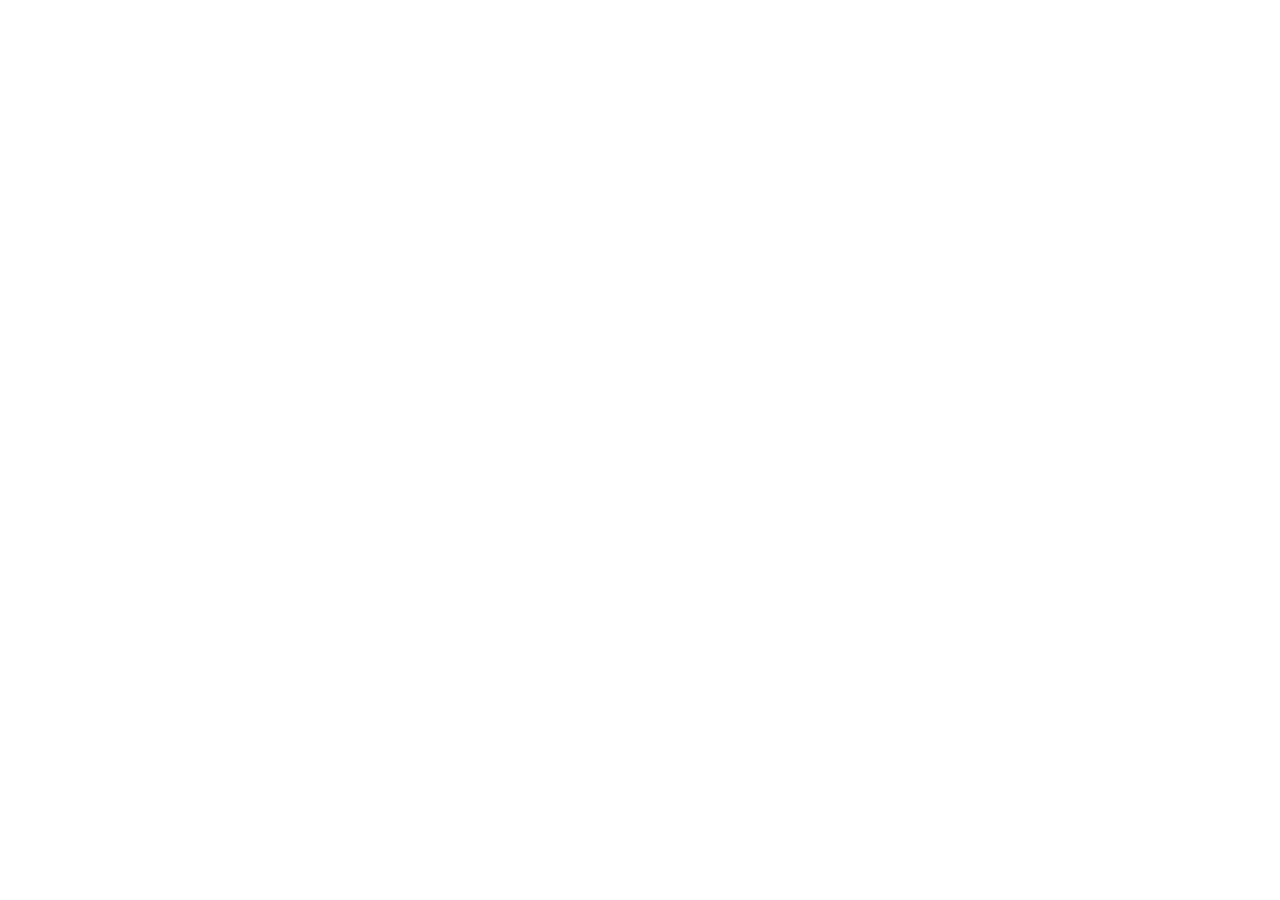
==== contato.html @ 2b07039e "Add files via upload" ====
<!DOCTYPE html>
<html lang="pt-br">
<head>
    <meta charset="UTF-8">
    <meta name="viewport" content="width=device-width, initial-scale=1.0">
    <title>Document</title>
    <script src="JavaScript/script.js" defer></script>
    <link rel="stylesheet" href="CSS/style.css">
</head>
<body>
   <!-- Cabeçalho principal do site -->
<header>
    <!-- Coloque aqui o logotipo, o título do site ou um banner principal -->
    
    <!-- Menu de navegação global -->
    <nav>
        <!-- Insira os links das suas outras páginas aqui -->
    </nav>
</header>

<!-- Conteúdo principal e exclusivo desta página -->
<main>

    <!-- Seção de destaque ou bloco principal -->
    <section>
        
        <!-- Conteúdo autônomo (ex: um post de blog, um artigo, uma notícia) -->
        <article>
            <!-- Títulos, parágrafos, imagens do seu artigo ficam aqui -->
        </article>

        <article>
            <!-- Outro post ou item de conteúdo independente -->
        </article>

    </section>

    <!-- Outra seção temática do site (ex: Serviços, Sobre, Contato) -->
    <section>
        <!-- Conteúdo da segunda seção -->
    </section>

    <!-- Barra lateral com conteúdos relacionados ou secundários -->
    <aside>
        <!-- Widgets, links adicionais, anúncios ou redes sociais -->
    </aside>

</main>



<!-- Rodapé principal do site -->
<footer>
    <!-- Informações de direitos autorais, links legais ou contato -->
</footer>


</body>
</html>
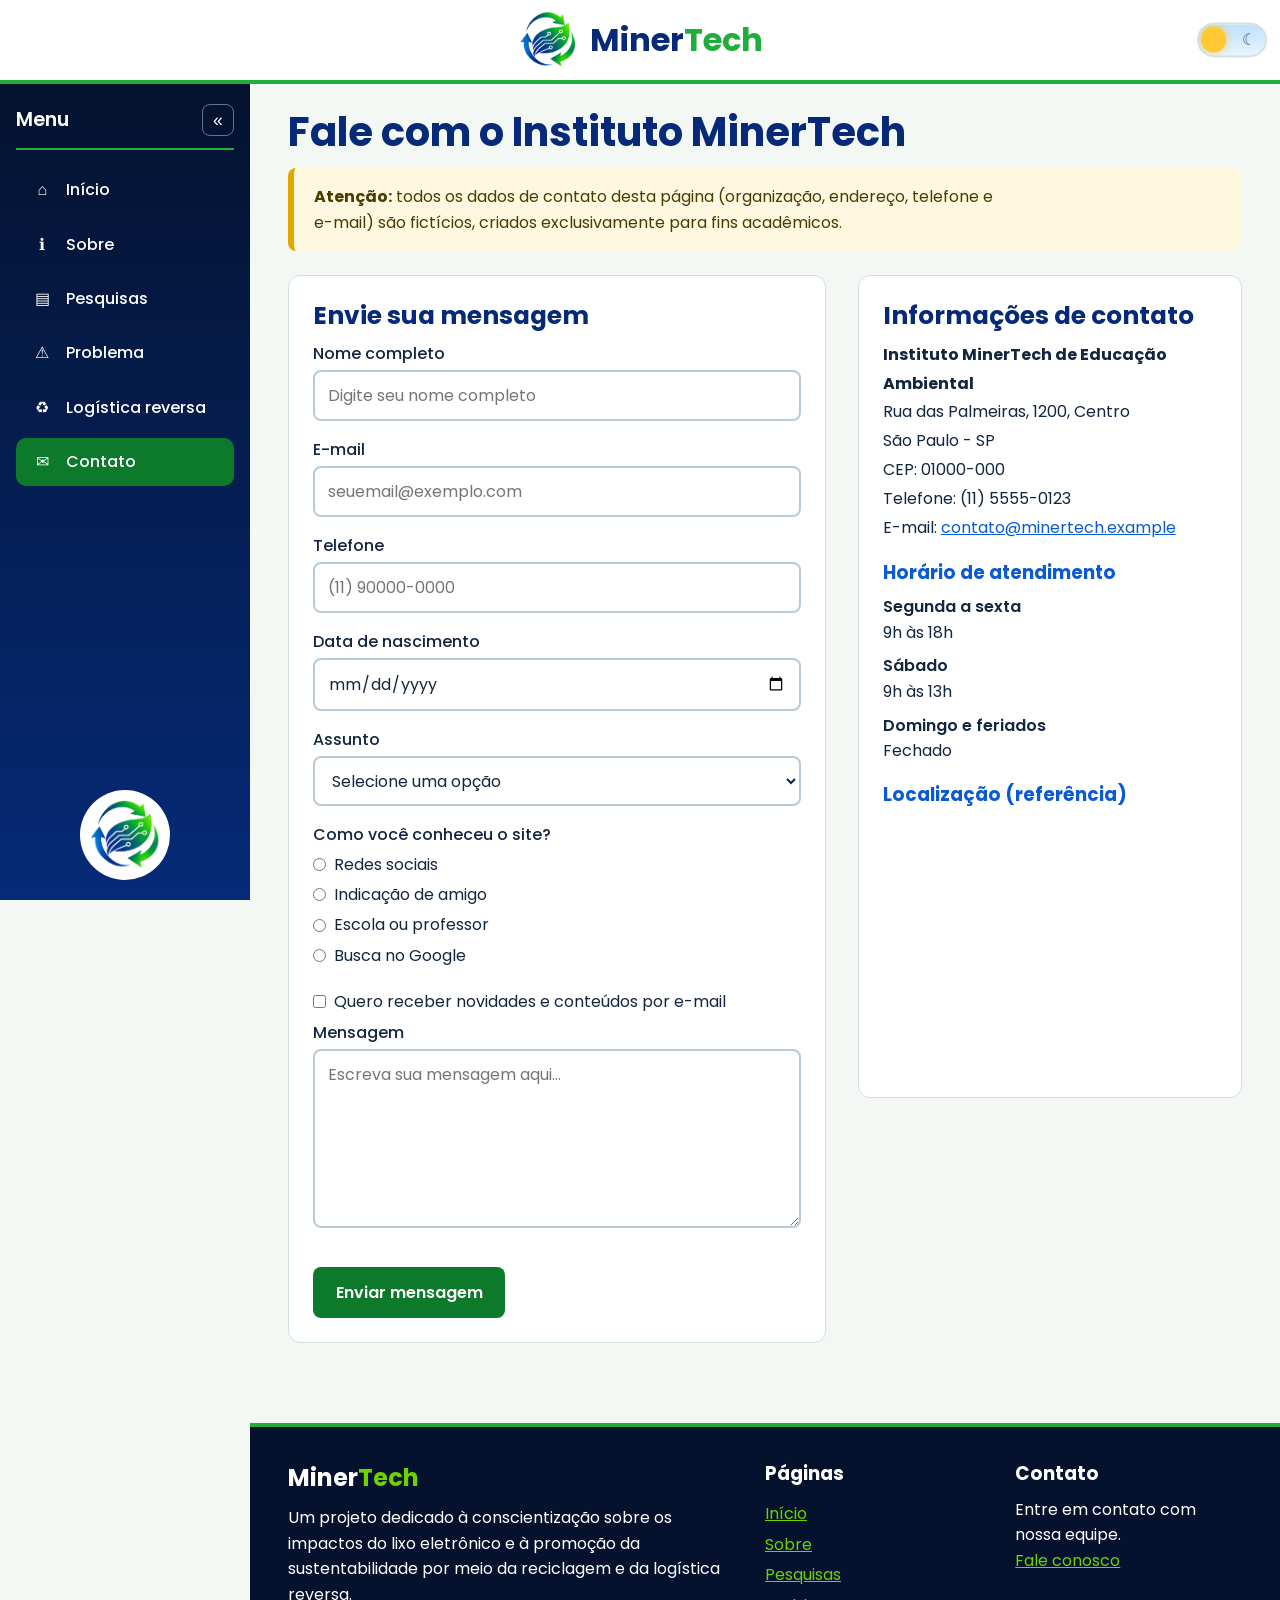
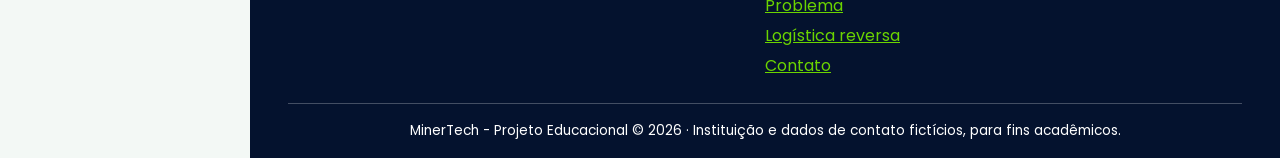
==== commit a163bf2f: "Revamp contato.html with contact form and details Updated the contato.html file to include a contact" ====
--- a/contato.html
+++ b/contato.html
@@ -3,57 +3,158 @@
 <head>
     <meta charset="UTF-8">
     <meta name="viewport" content="width=device-width, initial-scale=1.0">
-    <title>Document</title>
+    <title>MinerTech | Contato</title>
+    <meta name="description" content="Fale com a equipe do projeto MinerTech.">
+    <link rel="preconnect" href="https://fonts.googleapis.com">
+    <link rel="preconnect" href="https://fonts.gstatic.com" crossorigin>
+    <link href="https://fonts.googleapis.com/css2?family=Poppins:wght@400;500;600;700&display=swap" rel="stylesheet">
+    <link rel="icon" type="image/png" href="imagens/favicon-32x32.png">
+    <link rel="stylesheet" href="CSS/style.css">
     <script src="JavaScript/script.js" defer></script>
-    <link rel="stylesheet" href="CSS/style.css">
 </head>
 <body>
-   <!-- Cabeçalho principal do site -->
-<header>
-    <!-- Coloque aqui o logotipo, o título do site ou um banner principal -->
-    
-    <!-- Menu de navegação global -->
-    <nav>
-        <!-- Insira os links das suas outras páginas aqui -->
-    </nav>
+
+<header class="cabecalho">
+    <button class="botao-menu" type="button" aria-label="Abrir menu" aria-expanded="false" aria-controls="menu-lateral">☰</button>
+    <a href="index.html" class="marca">
+        <img src="imagens/logo.png" alt="Logotipo MinerTech" class="logo">
+        <span class="nome-site">Miner<span>Tech</span></span>
+    </a>
 </header>
 
-<!-- Conteúdo principal e exclusivo desta página -->
+<aside class="menu-lateral" id="menu-lateral">
+    <div class="menu-topo">
+        <h2 class="menu-titulo">Menu</h2>
+        <button class="botao-recolher" type="button" aria-label="Recolher menu" aria-expanded="true" aria-controls="menu-lateral">«</button>
+    </div>
+    <nav class="menu" aria-label="Navegação principal">
+            <a href="index.html"><span class="icone" aria-hidden="true">⌂</span><span class="texto">Início</span></a>
+            <a href="sobre.html"><span class="icone" aria-hidden="true">ℹ</span><span class="texto">Sobre</span></a>
+            <a href="pesquisas.html"><span class="icone" aria-hidden="true">▤</span><span class="texto">Pesquisas</span></a>
+            <a href="problema.html"><span class="icone" aria-hidden="true">⚠</span><span class="texto">Problema</span></a>
+            <a href="logistica_reversa.html"><span class="icone" aria-hidden="true">♻</span><span class="texto">Logística reversa</span></a>
+            <a href="contato.html" class="ativo" aria-current="page"><span class="icone" aria-hidden="true">✉</span><span class="texto">Contato</span></a>
+    </nav>
+    <img src="imagens/logo.png" alt="" class="logo-menu">
+</aside>
+
 <main>
+    <h1 class="titulo-pagina">Fale com o Instituto MinerTech</h1>
 
-    <!-- Seção de destaque ou bloco principal -->
-    <section>
-        
-        <!-- Conteúdo autônomo (ex: um post de blog, um artigo, uma notícia) -->
-        <article>
-            <!-- Títulos, parágrafos, imagens do seu artigo ficam aqui -->
-        </article>
-
-        <article>
-            <!-- Outro post ou item de conteúdo independente -->
-        </article>
-
+    <section class="aviso-ficticio">
+        <p><strong>Atenção:</strong> todos os dados de contato desta página (organização, endereço, telefone e e-mail) são fictícios, criados exclusivamente para fins acadêmicos.</p>
     </section>
 
-    <!-- Outra seção temática do site (ex: Serviços, Sobre, Contato) -->
-    <section>
-        <!-- Conteúdo da segunda seção -->
-    </section>
+    <div class="secao-contato">
 
-    <!-- Barra lateral com conteúdos relacionados ou secundários -->
-    <aside>
-        <!-- Widgets, links adicionais, anúncios ou redes sociais -->
-    </aside>
+        <section class="bloco-formulario" aria-labelledby="titulo-form">
+            <h2 id="titulo-form">Envie sua mensagem</h2>
 
+            <!-- Formulário fictício: o script.js só mostra a confirmação, nenhum dado é enviado -->
+            <form action="#" id="form-contato" novalidate>
+
+                <div class="campo">
+                    <label for="nome">Nome completo</label>
+                    <input type="text" id="nome" name="nome" placeholder="Digite seu nome completo" autocomplete="name" required>
+                </div>
+
+                <div class="campo">
+                    <label for="email">E-mail</label>
+                    <input type="email" id="email" name="email" placeholder="seuemail@exemplo.com" autocomplete="email" required>
+                </div>
+
+                <div class="campo">
+                    <label for="telefone">Telefone</label>
+                    <input type="tel" id="telefone" name="telefone" placeholder="(11) 90000-0000" autocomplete="tel">
+                </div>
+
+                <div class="campo">
+                    <label for="nascimento">Data de nascimento</label>
+                    <input type="date" id="nascimento" name="nascimento">
+                </div>
+
+                <div class="campo">
+                    <label for="assunto">Assunto</label>
+                    <select id="assunto" name="assunto">
+                        <option value="">Selecione uma opção</option>
+                        <option value="duvida">Dúvida sobre o projeto</option>
+                        <option value="descarte">Onde descartar meu aparelho</option>
+                        <option value="parceria">Parceria</option>
+                        <option value="imprensa">Imprensa</option>
+                        <option value="outro">Outro</option>
+                    </select>
+                </div>
+
+                <fieldset class="campo">
+                    <legend>Como você conheceu o site?</legend>
+                    <div class="opcao-radio"><input type="radio" id="origem-redes" name="origem" value="redes-sociais"><label for="origem-redes">Redes sociais</label></div>
+                    <div class="opcao-radio"><input type="radio" id="origem-amigo" name="origem" value="amigo"><label for="origem-amigo">Indicação de amigo</label></div>
+                    <div class="opcao-radio"><input type="radio" id="origem-escola" name="origem" value="escola"><label for="origem-escola">Escola ou professor</label></div>
+                    <div class="opcao-radio"><input type="radio" id="origem-busca" name="origem" value="busca"><label for="origem-busca">Busca no Google</label></div>
+                </fieldset>
+
+                <div class="campo campo-checkbox">
+                    <input type="checkbox" id="newsletter" name="newsletter">
+                    <label for="newsletter">Quero receber novidades e conteúdos por e-mail</label>
+                </div>
+
+                <div class="campo">
+                    <label for="mensagem">Mensagem</label>
+                    <textarea id="mensagem" name="mensagem" rows="6" placeholder="Escreva sua mensagem aqui..." required></textarea>
+                </div>
+
+                <button type="submit" class="botao">Enviar mensagem</button>
+                <p class="retorno" id="retorno" role="status" aria-live="polite" hidden>Mensagem enviada! Obrigado pelo contato. Responderemos em até 2 dias úteis.</p>
+            </form>
+        </section>
+
+        <aside class="bloco-info" aria-labelledby="titulo-info">
+            <h2 id="titulo-info">Informações de contato</h2>
+
+            <address>
+                <strong>Instituto MinerTech de Educação Ambiental</strong><br>
+                Rua das Palmeiras, 1200, Centro<br>
+                São Paulo - SP<br>
+                CEP: 01000-000<br>
+                Telefone: (11) 5555-0123<br>
+                E-mail: <a href="mailto:contato@minertech.example">contato@minertech.example</a>
+            </address>
+
+            <h3>Horário de atendimento</h3>
+            <dl class="horarios">
+                <dt>Segunda a sexta</dt><dd>9h às 18h</dd>
+                <dt>Sábado</dt><dd>9h às 13h</dd>
+                <dt>Domingo e feriados</dt><dd>Fechado</dd>
+            </dl>
+
+            <h3>Localização (referência)</h3>
+            <iframe title="Mapa com localização de referência do Instituto MinerTech" src="https://www.google.com/maps?q=São+Paulo,+SP&output=embed" width="100%" height="250" style="border:0;" allowfullscreen loading="lazy"></iframe>
+        </aside>
+
+    </div>
 </main>
 
-
-
-<!-- Rodapé principal do site -->
-<footer>
-    <!-- Informações de direitos autorais, links legais ou contato -->
+<footer class="rodape">
+    <section class="rodape-info">
+        <h2>Miner<span>Tech</span></h2>
+        <p>Um projeto dedicado à conscientização sobre os impactos do lixo eletrônico e à promoção da sustentabilidade por meio da reciclagem e da logística reversa.</p>
+    </section>
+    <nav class="rodape-nav" aria-label="Navegação do rodapé">
+        <h3>Páginas</h3>
+        <a href="index.html">Início</a>
+        <a href="sobre.html">Sobre</a>
+        <a href="pesquisas.html">Pesquisas</a>
+        <a href="problema.html">Problema</a>
+        <a href="logistica_reversa.html">Logística reversa</a>
+        <a href="contato.html">Contato</a>
+    </nav>
+    <section class="rodape-contato">
+        <h3>Contato</h3>
+        <p>Entre em contato com nossa equipe.</p>
+        <a href="contato.html">Fale conosco</a>
+    </section>
+    <p class="rodape-final">MinerTech - Projeto Educacional © <time datetime="2026">2026</time> · Instituição e dados de contato fictícios, para fins acadêmicos.</p>
 </footer>
 
-
 </body>
-</html>+</html>
--- a/CSS/style.css
+++ b/CSS/style.css
@@ -0,0 +1,344 @@
+/* ===== MinerTech: azul e verde, abertura escura e páginas claras ===== */
+:root {
+    --noite: #04122e;
+    --azul-escuro: #062a78;
+    --azul: #0a5bd3;
+    --verde: #1fae3b;
+    --verde-escuro: #0d7a2b;
+    --verde-claro: #6bd400;
+    --fundo: #f3f8f5;
+    --papel: #fff;
+    --texto: #12263f;
+    --texto-suave: #4a5b70;
+    --linha: #d5e2da;
+    --altura-cabecalho: 84px;
+    --largura-menu: 250px;
+    --titulo: var(--azul-escuro);
+    --destaque: var(--azul);
+    --link: var(--azul);
+    --verde-texto: var(--verde-escuro);
+    --campo-bg: #fff;
+    --campo-borda: #b9c9d6;
+    --aviso-bg: #fff8e1;
+    --aviso-texto: #4a3b00;
+    --retorno-bg: #e7f7ea;
+    --retorno-texto: #0d4a1c;
+    --erro: #b71c1c;
+    color-scheme: light;
+}
+
+* { margin: 0; padding: 0; box-sizing: border-box; }
+html { scroll-behavior: smooth; }
+
+body {
+    font-family: "Poppins", Arial, sans-serif;
+    line-height: 1.6;
+    color: var(--texto);
+    background: var(--fundo);
+    display: grid;
+    grid-template-columns: var(--largura-menu) minmax(0, 1fr);
+    grid-template-rows: var(--altura-cabecalho) 1fr auto;
+    grid-template-areas:
+        "cabecalho cabecalho"
+        "menu      principal"
+        "menu      rodape";
+    min-height: 100vh;
+    transition: grid-template-columns .25s ease;
+}
+
+a { color: var(--link); }
+a:focus-visible, button:focus-visible, input:focus-visible, select:focus-visible,
+textarea:focus-visible, img[role="button"]:focus-visible { outline: 3px solid var(--verde-claro); outline-offset: 2px; }
+
+/* ===== Cabeçalho ===== */
+.cabecalho {
+    grid-area: cabecalho;
+    position: sticky; top: 0; z-index: 20;
+    display: flex; justify-content: center; align-items: center;
+    background: var(--papel);
+    border-bottom: 4px solid var(--verde);
+}
+.marca { display: flex; align-items: center; gap: .75rem; text-decoration: none; }
+.logo { height: 60px; width: auto; }
+.nome-site { font-size: 2rem; font-weight: 700; color: var(--titulo); }
+.nome-site span { color: var(--verde); }
+.botao-menu {
+    display: none; position: absolute; left: 1rem;
+    font-size: 1.6rem; background: none; border: 0; color: var(--titulo); cursor: pointer;
+}
+
+/* ===== Menu lateral ===== */
+.menu-lateral {
+    grid-area: menu;
+    position: sticky; top: var(--altura-cabecalho); align-self: start;
+    height: calc(100vh - var(--altura-cabecalho));
+    display: flex; flex-direction: column;
+    padding: 1.25rem 1rem;
+    background: linear-gradient(180deg, var(--noite), var(--azul-escuro));
+    color: #fff;
+    overflow: hidden;
+}
+.menu-topo {
+    display: flex; align-items: center; justify-content: space-between;
+    padding-bottom: .75rem; margin-bottom: 1rem;
+    border-bottom: 2px solid var(--verde);
+}
+.menu-titulo { font-size: 1.2rem; font-weight: 600; }
+.botao-recolher {
+    width: 2rem; height: 2rem; border: 1px solid rgba(255,255,255,.4); border-radius: 8px;
+    background: transparent; color: #fff; font-size: 1.1rem; cursor: pointer; transition: background .2s;
+}
+.botao-recolher:hover { background: rgba(255,255,255,.15); }
+.menu { display: flex; flex-direction: column; gap: .4rem; }
+.menu a {
+    display: flex; align-items: center; gap: .75rem;
+    padding: .7rem .9rem; border-radius: 10px;
+    color: #fff; text-decoration: none; font-weight: 500;
+    transition: background .2s;
+}
+.menu a:hover { background: rgba(255,255,255,.12); }
+.menu a.ativo { background: var(--verde-escuro); }
+.icone { width: 1.5rem; text-align: center; flex-shrink: 0; }
+.logo-menu { width: 90px; margin: auto auto 0; background: #fff; border-radius: 50%; padding: 8px; }
+
+/* Menu recolhido (só no computador) */
+@media (min-width: 801px) {
+    body.menu-recolhido { --largura-menu: 76px; }
+    body.menu-recolhido .texto,
+    body.menu-recolhido .menu-titulo,
+    body.menu-recolhido .logo-menu { display: none; }
+    body.menu-recolhido .menu-topo { justify-content: center; }
+    body.menu-recolhido .botao-recolher { transform: rotate(180deg); }
+    body.menu-recolhido .menu a { justify-content: center; padding: .7rem 0; }
+}
+
+/* ===== Conteúdo ===== */
+main { grid-area: principal; padding: 1.5rem clamp(1rem, 3vw, 2.5rem) 2.5rem; min-width: 0; }
+main > section, main > .secao-contato { margin-bottom: 2.5rem; }
+main h2 { color: var(--titulo); font-size: 1.55rem; line-height: 1.25; margin-bottom: .6rem; }
+main h3 { color: var(--destaque); font-size: 1.15rem; margin-bottom: .4rem; }
+main p, main li { max-width: 70ch; }
+.titulo-pagina { color: var(--titulo); font-size: clamp(1.8rem, 4vw, 2.5rem); line-height: 1.2; margin-bottom: .75rem; }
+.introducao { color: var(--texto-suave); font-size: 1.1rem; margin-bottom: 1.5rem; }
+.chamada { font-weight: 500; margin: 1.5rem 0; }
+
+.botao {
+    display: inline-block; margin-top: 1rem; padding: .8rem 1.4rem;
+    background: var(--verde-claro); color: var(--noite);
+    border: 0; border-radius: 8px;
+    font: 600 1rem "Poppins", Arial, sans-serif; text-decoration: none; cursor: pointer;
+    transition: background .2s, transform .2s;
+}
+.botao:hover { background: #fff; transform: translateY(-2px); }
+.formulario .botao, form .botao { background: var(--verde-escuro); color: #fff; }
+form .botao:hover { background: var(--azul); }
+
+/* Abertura escura */
+.destaque {
+    min-height: min(70vh, 560px);
+    display: flex; align-items: flex-end;
+    padding: clamp(1.25rem, 4vw, 3rem);
+    border-radius: 14px;
+    background:
+        linear-gradient(180deg, rgba(4,18,46,.35), rgba(4,18,46,.93)),
+        url("../imagens/foto-chocante.jpg") center / cover,
+        var(--noite);
+    color: #fff;
+}
+.tema { max-width: 42rem; padding-left: 1.5rem; border-left: 6px solid var(--verde-claro); }
+.tema h1 { font-size: clamp(2rem, 5vw, 3.4rem); line-height: 1.1; margin-bottom: 1rem; }
+.tema p { color: #dbe7f5; font-size: 1.1rem; }
+
+/* Números de impacto */
+.numeros { display: grid; grid-template-columns: repeat(auto-fit, minmax(220px, 1fr)); gap: 1.25rem; margin: 2rem 0; }
+.numero { background: var(--papel); border-left: 6px solid var(--verde); border-radius: 0 10px 10px 0; padding: 1.25rem 1.5rem; }
+.numero strong { display: block; font-size: clamp(2.2rem, 4vw, 3.2rem); line-height: 1.05; color: var(--destaque); }
+
+/* Cards */
+.cards { display: grid; grid-template-columns: repeat(auto-fit, minmax(230px, 1fr)); gap: 1.25rem; }
+.card {
+    position: relative;
+    background: var(--papel); border: 1px solid var(--linha); border-top: 5px solid var(--azul);
+    border-radius: 10px; padding: 1.25rem;
+    transition: transform .2s, border-top-color .2s;
+}
+.card:hover { transform: translateY(-4px); border-top-color: var(--verde); }
+.card h2 a { color: inherit; text-decoration: none; }
+.card h2 a::after { content: ""; position: absolute; inset: 0; }
+
+/* Fontes (embaixo de cada informação) */
+.fonte {
+    display: block; margin-top: .5rem; padding-left: .6rem;
+    border-left: 3px solid var(--verde);
+    font-size: .8rem; line-height: 1.4; color: var(--texto-suave);
+}
+
+/* Curiosidade */
+.curiosidade {
+    max-width: 50rem; margin-top: 2rem; padding: 1.25rem 1.5rem;
+    background: var(--noite); color: #fff;
+    border-left: 6px solid var(--verde-claro); border-radius: 10px;
+}
+.curiosidade h2 { color: var(--verde-claro); font-size: 1.2rem; }
+.curiosidade .fonte { color: #b9c8dc; border-left-color: var(--verde-claro); }
+.curiosidade a { color: var(--verde-claro); }
+
+/* Infográficos */
+.infografico { margin-top: 1rem; }
+.infografico img {
+    display: block; width: 100%; max-width: 900px; height: auto;
+    background: var(--papel); border: 1px solid var(--linha); border-radius: 8px; cursor: zoom-in;
+}
+.infografico figcaption { margin-top: .5rem; font-size: .9rem; color: var(--texto-suave); }
+dialog.lightbox { border: 0; padding: 0; background: transparent; max-width: 94vw; max-height: 94vh; margin: auto; overflow: visible; }
+dialog.lightbox::backdrop { background: rgba(4,18,46,.88); }
+dialog.lightbox img { display: block; max-width: 94vw; max-height: 88vh; border-radius: 8px; background: #fff; }
+dialog.lightbox .fechar { position: absolute; top: -2.5rem; right: 0; width: 2.2rem; height: 2.2rem; border: 0; border-radius: 50%; background: #fff; color: var(--noite); font-size: 1rem; cursor: pointer; }
+
+/* Linha do tempo (Problema) */
+.linha-tempo { list-style: none; position: relative; padding-left: 2rem; margin: 1.5rem 0; }
+.linha-tempo::before { content: ""; position: absolute; left: .5rem; top: 0; bottom: 0; width: 3px; background: linear-gradient(var(--verde), var(--azul)); border-radius: 2px; }
+.linha-tempo > li { position: relative; margin-bottom: 1.5rem; max-width: none; }
+.linha-tempo > li::before { content: ""; position: absolute; left: -31px; top: 1.6rem; width: 16px; height: 16px; border-radius: 50%; background: var(--papel); border: 4px solid var(--verde); }
+.etapa { background: var(--papel); border: 1px solid var(--linha); border-radius: 10px; padding: 1.25rem 1.5rem; }
+
+/* Passo a passo (Logística reversa) */
+.passos { list-style: none; counter-reset: passo; display: grid; grid-template-columns: repeat(auto-fit, minmax(200px, 1fr)); gap: 1rem; margin-top: 1rem; }
+.passos li { counter-increment: passo; background: var(--papel); border: 1px solid var(--linha); border-radius: 10px; padding: 1rem; }
+.passos li::before { content: counter(passo); display: grid; place-items: center; width: 2rem; height: 2rem; margin-bottom: .5rem; border-radius: 50%; background: var(--verde-escuro); color: #fff; font-weight: 700; }
+.dicas { list-style: none; }
+.dicas li { position: relative; padding: .6rem 0 .6rem 2rem; border-bottom: 1px solid var(--linha); }
+.dicas li::before { content: "✓"; position: absolute; left: 0; color: var(--verde-texto); font-weight: 700; }
+
+/* Integrantes */
+.integrantes { display: grid; grid-template-columns: repeat(auto-fit, minmax(160px, 1fr)); gap: 1.5rem; }
+.integrante figure { text-align: center; }
+.integrante img { width: 120px; height: 120px; object-fit: cover; border-radius: 50%; background: var(--linha); border: 4px solid var(--verde); }
+.integrante figcaption h3 { margin-top: .6rem; color: var(--titulo); font-size: 1.05rem; }
+
+/* ===== Contato ===== */
+.aviso-ficticio { background: var(--aviso-bg); color: var(--aviso-texto); border-left: 6px solid #e0a800; border-radius: 8px; padding: 1rem 1.25rem; margin-bottom: 1.5rem; }
+.secao-contato { display: grid; grid-template-columns: minmax(0, 1.4fr) minmax(0, 1fr); gap: 2rem; align-items: start; }
+.bloco-formulario, .bloco-info { background: var(--papel); border: 1px solid var(--linha); border-radius: 12px; padding: 1.5rem; }
+.campo { margin-bottom: 1rem; border: 0; }
+.campo label, .campo legend { display: block; font-weight: 500; margin-bottom: .25rem; }
+input[type="text"], input[type="email"], input[type="tel"], input[type="date"], select, textarea {
+    width: 100%; padding: .65rem .8rem; border: 2px solid var(--campo-borda); border-radius: 8px;
+    font: inherit; color: var(--texto); background: var(--campo-bg);
+}
+input:focus, select:focus, textarea:focus { border-color: var(--azul); }
+.opcao-radio, .campo-checkbox { display: flex; align-items: center; gap: .5rem; margin-bottom: .3rem; }
+.opcao-radio input, .campo-checkbox input { width: auto; }
+.opcao-radio label, .campo-checkbox label { margin: 0; font-weight: 400; }
+[aria-invalid="true"] { border-color: var(--erro); }
+.erro { color: var(--erro); font-size: .85rem; margin-top: .25rem; }
+.retorno { margin-top: 1rem; padding: .8rem 1rem; background: var(--retorno-bg); color: var(--retorno-texto); border-left: 6px solid var(--verde-escuro); border-radius: 8px; }
+.retorno[hidden] { display: none; }
+.bloco-info address { font-style: normal; line-height: 1.8; margin-bottom: 1rem; }
+.bloco-info h3 { margin-top: 1rem; }
+.horarios dt { font-weight: 600; }
+.horarios dd { margin: 0 0 .5rem; }
+.bloco-info iframe { border-radius: 8px; }
+
+/* ===== Rodapé ===== */
+.rodape {
+    grid-area: rodape;
+    display: grid; grid-template-columns: 2fr 1fr 1fr; gap: 1.5rem;
+    padding: 2rem clamp(1rem, 3vw, 2.5rem) 1rem;
+    background: var(--noite); color: #fff;
+    border-top: 4px solid var(--verde);
+}
+.rodape h2, .rodape h3 { margin-bottom: .5rem; }
+.rodape h2 span { color: var(--verde-claro); }
+.rodape a { color: var(--verde-claro); }
+.rodape-nav { display: flex; flex-direction: column; gap: .3rem; }
+.rodape-final { grid-column: 1 / -1; text-align: center; font-size: .85rem; padding-top: 1rem; border-top: 1px solid rgba(255,255,255,.25); }
+
+/* ===== Aparecer ao rolar (classe adicionada pelo JS) ===== */
+.revelar { opacity: 0; transform: translateY(14px); transition: opacity .6s ease, transform .6s ease; }
+.revelar.visivel { opacity: 1; transform: none; }
+
+/* ===== Celular ===== */
+@media (max-width: 800px) {
+    :root { --altura-cabecalho: 70px; }
+    body {
+        grid-template-columns: minmax(0, 1fr);
+        grid-template-rows: var(--altura-cabecalho) auto 1fr auto;
+        grid-template-areas: "cabecalho" "menu" "principal" "rodape";
+    }
+    .botao-menu { display: block; }
+    .nome-site { font-size: 1.5rem; }
+    .logo { height: 46px; }
+    .menu-lateral { display: none; position: static; height: auto; }
+    body.menu-aberto .menu-lateral { display: flex; }
+    .botao-recolher, .logo-menu { display: none; }
+    .destaque { min-height: 380px; }
+    .secao-contato { grid-template-columns: 1fr; }
+    .rodape { grid-template-columns: 1fr; }
+}
+
+@media (prefers-reduced-motion: reduce) {
+    html { scroll-behavior: auto; }
+    body, .card, .botao, .revelar { transition: none; }
+    .revelar { opacity: 1; transform: none; }
+}
+
+/* ===== Tema escuro (ativado pelo botão sol/lua) ===== */
+:root[data-tema="escuro"] {
+    color-scheme: dark;
+    --fundo: #0b1420; --papel: #132033; --texto: #e4ecf7; --texto-suave: #a9b8cb; --linha: #27384f;
+    --titulo: #dbe8ff; --destaque: #7fb8ff; --link: #7fb8ff; --verde-texto: #6bd400;
+    --campo-bg: #0e1a2b; --campo-borda: #3a506b;
+    --aviso-bg: #3a2f08; --aviso-texto: #ffe9a8;
+    --retorno-bg: #0f3a1c; --retorno-texto: #c9f2d3;
+    --erro: #ff8a80;
+}
+:root[data-tema="escuro"] .cabecalho .logo { background: #fff; border-radius: 50%; padding: 4px; }
+/* transição suave só durante a troca de tema */
+.trocando-tema, .trocando-tema * { transition: background-color .35s ease, color .35s ease, border-color .35s ease !important; }
+
+/* ===== Botão de tema: interruptor sol / lua no canto do cabeçalho ===== */
+.alternar-tema {
+    position: absolute; right: .8rem; top: 50%; transform: translateY(-50%);
+    width: 4.4rem; height: 2.2rem; padding: 0 .55rem;
+    display: flex; align-items: center; justify-content: space-between;
+    border: 2px solid var(--linha); border-radius: 999px; overflow: hidden; cursor: pointer;
+    background: linear-gradient(#bfe0ff, #e8f4ff);
+    font: 1rem/1 "Segoe UI Symbol", "Apple Symbols", sans-serif;
+    transition: background .3s;
+}
+.alternar-tema .sol { color: #ffd54a; }
+.alternar-tema .lua { color: #4a5b70; }
+.alternar-tema .bola {
+    position: absolute; top: 2px; left: 2px; width: 1.6rem; height: 1.6rem; border-radius: 50%;
+    background: #ffc933; box-shadow: 0 0 10px rgba(255,201,51,.85);
+    transition: transform .3s ease, background .3s, box-shadow .3s;
+}
+:root[data-tema="escuro"] .alternar-tema { background: linear-gradient(#04122e, #0c2a5c); }
+:root[data-tema="escuro"] .alternar-tema .bola {
+    transform: translateX(calc(2.8rem - 8px));
+    background: radial-gradient(circle at 35% 35%, #fff, #cfd9e8 70%); box-shadow: 0 0 8px rgba(207,217,232,.6);
+}
+
+/* ===== Botão de voltar ao topo: círculo com seta e anel de progresso ===== */
+.voltar-topo {
+    position: fixed; right: 1.25rem; bottom: 1.25rem; z-index: 30;
+    width: 3.2rem; height: 3.2rem; padding: 0; border: 0; border-radius: 50%; cursor: pointer;
+    display: grid; place-items: center;
+    background: conic-gradient(var(--verde-claro) calc(var(--progresso, 0) * 1%), var(--linha) 0);
+    box-shadow: 0 4px 14px rgba(0,0,0,.3);
+    opacity: 0; visibility: hidden; transform: translateY(12px);
+    transition: opacity .3s, transform .3s, visibility .3s;
+}
+.voltar-topo.mostrar { opacity: 1; visibility: visible; transform: none; }
+.voltar-topo::before { content: ""; position: absolute; inset: 4px; border-radius: 50%; background: var(--noite); }
+.voltar-topo svg { position: relative; width: 1.3rem; height: 1.3rem; stroke: var(--verde-claro); transition: transform .2s; }
+.voltar-topo:hover svg { transform: translateY(-3px); }
+
+@media (max-width: 800px) {
+    .alternar-tema { right: .6rem; }
+    .voltar-topo { right: 1rem; bottom: 1rem; }
+}
+@media (prefers-reduced-motion: reduce) {
+    .alternar-tema, .alternar-tema .bola, .voltar-topo, .voltar-topo svg { transition: none; }
+}
